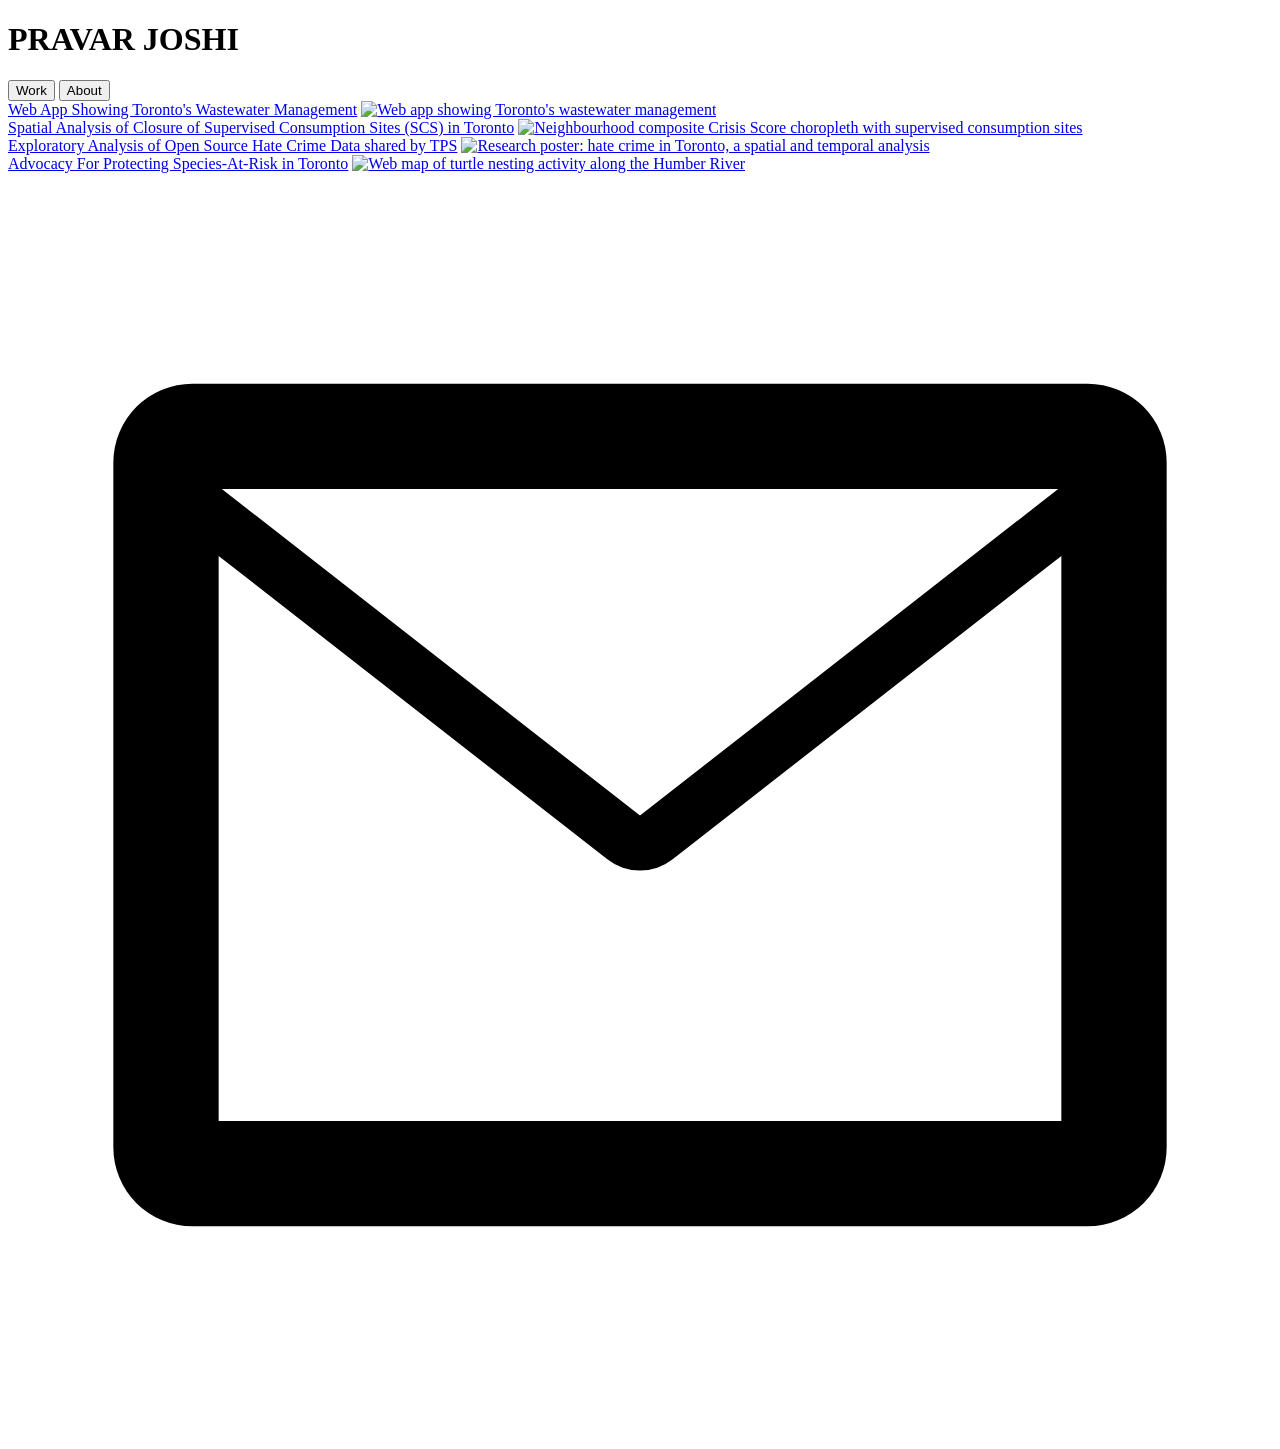
==== index.html @ 29325bac "Add files via upload" ====
<!DOCTYPE html>
<html lang="en">
<head>
<meta charset="utf-8">
<meta name="viewport" content="width=device-width, initial-scale=1">
<title>Pravar Joshi</title>
<meta name="description" content="Pravar Joshi, cartographer, data scientist, and developer.">
<link rel="stylesheet" href="assets/css/site.css">
</head>
<body>

  <div class="masthead">
    <h1>PRAVAR JOSHI</h1>
    <div class="toggle">
      <button id="btn-work" class="active" type="button">Work</button>
      <button id="btn-about" type="button">About</button>
    </div>
  </div>

  <div class="wrap">

    <section id="work">
      <div class="gallery">
        <article class="item">
          <a class="t" href="wastewater.html">Web App Showing Toronto's Wastewater Management</a>
          <a class="ph" href="wastewater.html">
            <img src="assets/img/portfolio/wastewater.jpg" alt="Web app showing Toronto's wastewater management">
          </a>
        </article>
        <article class="item">
          <a class="t" href="scs.html">Spatial Analysis of Closure of Supervised Consumption Sites (SCS) in Toronto</a>
          <a class="ph" href="scs.html">
            <img src="assets/img/portfolio/scs_slide12.jpg" alt="Neighbourhood composite Crisis Score choropleth with supervised consumption sites">
          </a>
        </article>
        <article class="item">
          <a class="t" href="hatecrime.html">Exploratory Analysis of Open Source Hate Crime Data shared by TPS</a>
          <a class="ph" href="hatecrime.html">
            <img src="assets/img/portfolio/hatecrime.jpg" alt="Research poster: hate crime in Toronto, a spatial and temporal analysis">
          </a>
        </article>
        <article class="item">
          <a class="t" href="turtle.html">Advocacy For Protecting Species-At-Risk in Toronto</a>
          <a class="ph" href="turtle.html">
            <img src="assets/img/portfolio/turtle.jpg" alt="Web map of turtle nesting activity along the Humber River">
          </a>
        </article>
      </div>
    </section>

    <section id="about" class="about" style="display:none">
      <p>Toronto-based cartographer, data scientist, and developer.</p>
      <div class="skills">
        <p><b>Mapping / GIS:</b> ESRI products (ArcGIS Online and Pro), QGIS, Turf.js, Mapbox GL JS</p>
        <p><b>Software:</b> HTML, CSS, JavaScript</p>
        <p><b>Data analysis:</b> Python (GeoPandas, Matplotlib), R, Excel</p>
      </div>
    </section>

  </div>

  <div class="social">
    <a href="mailto:pravar.joshi@torontomu.ca" aria-label="Email">
      <svg viewBox="0 0 24 24" aria-hidden="true"><path d="M2 5.5A1.5 1.5 0 0 1 3.5 4h17A1.5 1.5 0 0 1 22 5.5v13a1.5 1.5 0 0 1-1.5 1.5h-17A1.5 1.5 0 0 1 2 18.5v-13Zm2.06.5 7.94 6.2L19.94 6H4.06ZM20 7.27l-7.38 5.76a1 1 0 0 1-1.24 0L4 7.27V18h16V7.27Z"/></svg>
    </a>
  </div>

  <script>
    (function(){
      var work=document.getElementById('work'), about=document.getElementById('about');
      var bw=document.getElementById('btn-work'), ba=document.getElementById('btn-about');
      bw.addEventListener('click',function(){work.style.display='';about.style.display='none';bw.classList.add('active');ba.classList.remove('active');});
      ba.addEventListener('click',function(){about.style.display='';work.style.display='none';ba.classList.add('active');bw.classList.remove('active');});
    })();
  </script>

</body>
</html>
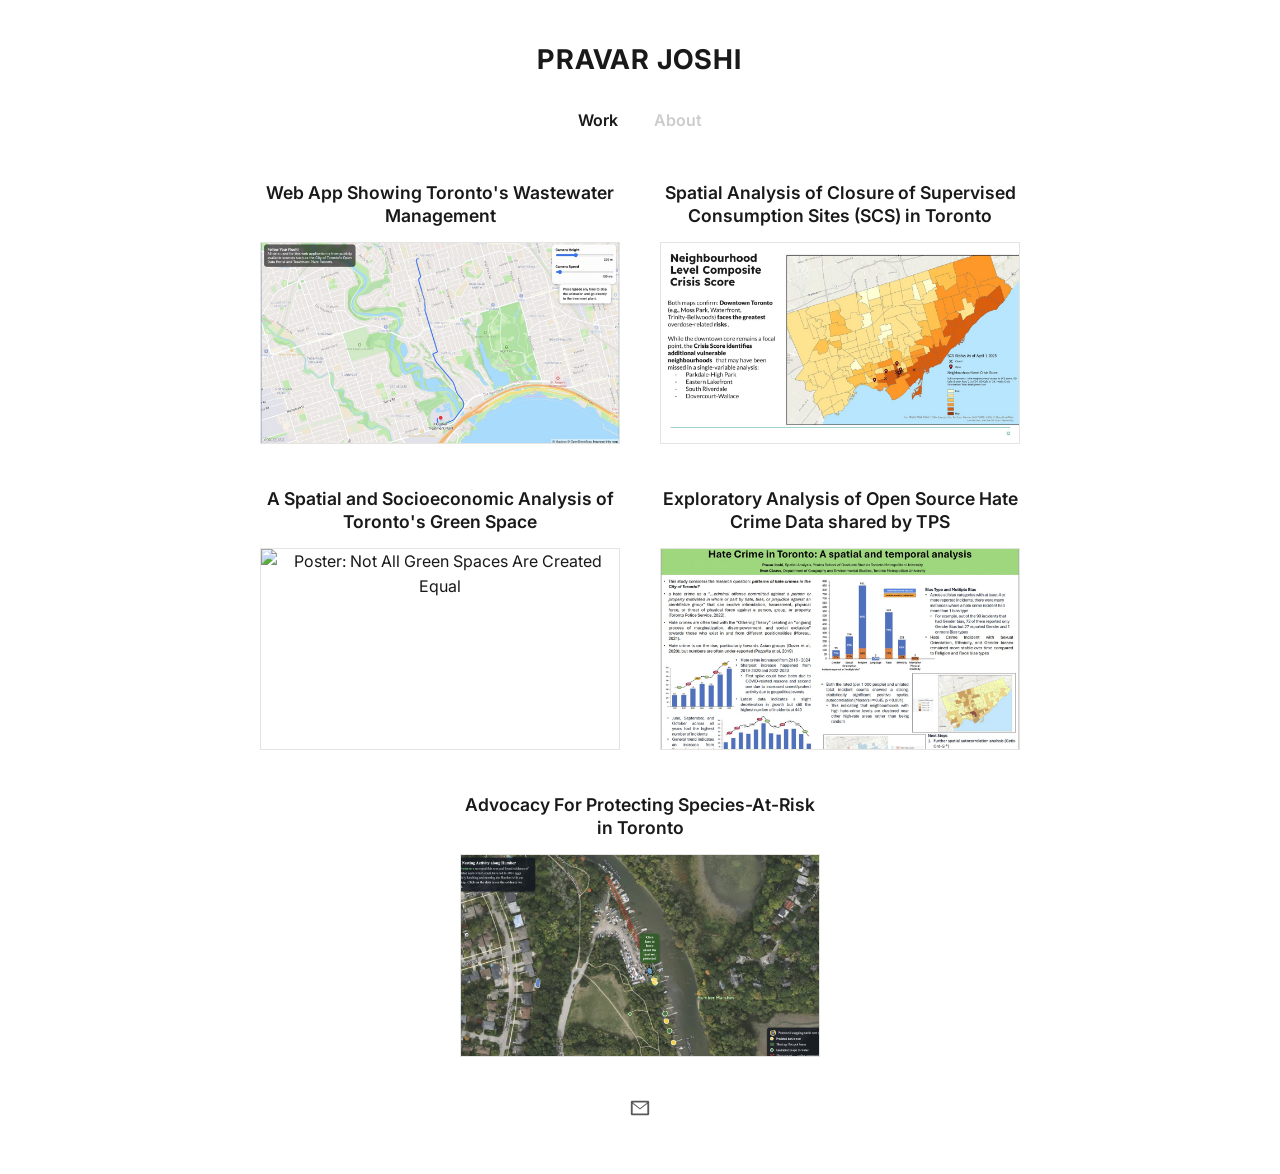
==== commit 89dfd15f: "Update index.html" ====
--- a/index.html
+++ b/index.html
@@ -31,6 +31,12 @@
           <a class="t" href="scs.html">Spatial Analysis of Closure of Supervised Consumption Sites (SCS) in Toronto</a>
           <a class="ph" href="scs.html">
             <img src="assets/img/portfolio/scs_slide12.jpg" alt="Neighbourhood composite Crisis Score choropleth with supervised consumption sites">
+          </a>
+        </article>
+        <article class="item">
+          <a class="t" href="greenspace.html">A Spatial and Socioeconomic Analysis of Toronto's Green Space</a>
+          <a class="ph" href="greenspace.html">
+            <img src="assets/img/portfolio/greenspace.jpg" alt="Poster: Not All Green Spaces Are Created Equal">
           </a>
         </article>
         <article class="item">
--- a/assets/css/site.css
+++ b/assets/css/site.css
@@ -0,0 +1,114 @@
+/* Pravar Joshi — portfolio (centered, minimal — modeled on jonathancritchley.ca) */
+@import url('https://fonts.googleapis.com/css2?family=Inter:wght@400;500;600;700&display=swap');
+
+:root{
+  --ink:#191919;
+  --gray:#cccccc;
+  --muted:#8a8a8a;
+  --border:#e6e4e1;
+  --accent:#b23a2f;
+}
+*{box-sizing:border-box}
+html,body{margin:0;padding:0}
+body{
+  font-family:"Inter",-apple-system,BlinkMacSystemFont,"Segoe UI",Roboto,Arial,sans-serif;
+  color:#2f2f2f; background:#fff; line-height:1.6;
+  -webkit-font-smoothing:antialiased; text-rendering:optimizeLegibility;
+}
+a{color:var(--ink); text-decoration:none}
+img{max-width:100%; height:auto; display:block}
+
+/* ---------- masthead ---------- */
+.masthead{text-align:center; padding:38px 20px 0}
+.masthead h1{font-size:1.7rem; font-weight:700; letter-spacing:.04em; margin:0; color:var(--ink)}
+.toggle{margin-top:1.4em}
+.toggle button{
+  font-family:inherit; font-weight:600; font-size:1rem; border:none; background:#fff;
+  color:var(--gray); margin:4px 16px; cursor:pointer; padding:2px 0; transition:color .15s;
+}
+.toggle button:hover{color:var(--muted)}
+.toggle button.active{color:var(--ink)}
+
+/* ---------- work gallery ---------- */
+.wrap{max-width:1100px; margin:0 auto; padding:14px 20px 0}
+.gallery{display:flex; flex-wrap:wrap; justify-content:center; gap:44px 40px; margin-top:32px}
+.item{width:360px; max-width:100%; text-align:center}
+.item .t{display:inline-block; font-size:1.1rem; font-weight:600; color:var(--ink); margin-bottom:14px; line-height:1.3}
+.item .t:hover{color:var(--muted)}
+.item .ph{display:block; overflow:hidden; border:1px solid var(--border); aspect-ratio:16/9}
+.item .ph img{width:100%; height:100%; object-fit:cover; display:block; transition:opacity .3s ease, transform .6s ease}
+.item .ph:hover img{opacity:.9; transform:scale(1.03)}
+
+/* ---------- about ---------- */
+.about{max-width:660px; margin:8px auto 0; text-align:center}
+.about p{margin:0 0 1em}
+.about .skills{font-size:.94rem; color:#555; margin-top:1.4em}
+.about .skills p{margin:.35em 0}
+.about .skills b{color:var(--ink); font-weight:600}
+
+/* ---------- social ---------- */
+.social{text-align:center; padding:40px 0 48px}
+.social a{display:inline-block; color:var(--ink); margin:0 12px; opacity:.72; transition:opacity .15s}
+.social a:hover{opacity:1}
+.social svg{width:22px; height:22px; fill:currentColor}
+
+/* ---------- detail pages ---------- */
+.detail-top{text-align:center; padding:30px 20px 0}
+.detail-top .home-name{font-size:1.05rem; font-weight:700; letter-spacing:.04em; color:var(--ink)}
+.detail-top .home-link{display:inline-block; font-size:.72rem; color:var(--muted); margin-top:8px; text-transform:uppercase; letter-spacing:.18em}
+.detail-top .home-link:hover{color:var(--ink)}
+
+.doc{max-width:860px; margin:0 auto; padding:26px 20px 0; text-align:center}
+.doc h1{font-size:2rem; font-weight:700; color:var(--ink); margin:.3em 0 .4em; letter-spacing:-0.01em}
+.doc .lead{font-size:1.06rem; color:#555; max-width:660px; margin:0 auto 1.2em; line-height:1.55}
+.doc .btns{margin:1.4em 0 0; display:flex; gap:12px; justify-content:center; flex-wrap:wrap}
+.doc .btn{
+  display:inline-block; border:1px solid var(--border); padding:.65em 1.3em; border-radius:4px;
+  font-size:.74rem; font-weight:600; text-transform:uppercase; letter-spacing:.1em; color:var(--ink);
+}
+.doc .btn:hover{border-color:var(--ink)}
+.doc .btn.primary{background:var(--ink); color:#fff; border-color:var(--ink)}
+.doc .btn.primary:hover{background:#000}
+
+/* section heading */
+.doc h2.section{
+  font-size:.82rem; text-transform:uppercase; letter-spacing:.16em; font-weight:600; color:var(--muted);
+  margin:2.8em 0 0; padding-bottom:.9em; border-bottom:1px solid var(--border);
+}
+
+/* key highlights panel */
+.panel{margin-top:1.4em; text-align:left}
+.hl{margin-top:2em}
+.hl:first-child{margin-top:1.4em}
+.hl .lbl{display:block; font-size:.72rem; text-transform:uppercase; letter-spacing:.1em; font-weight:600; color:var(--muted); margin-bottom:.7em}
+.hl img, .hl video{width:100%; display:block; border:1px solid var(--border); border-radius:4px; background:#fff}
+
+/* embedded deck */
+.deck{width:100%; height:640px; border:1px solid var(--border); border-radius:6px; margin-top:1.2em; background:#f7f6f4}
+.deck-link{display:inline-block; margin-top:1em; font-size:.74rem; text-transform:uppercase; letter-spacing:.1em; font-weight:600; color:var(--ink); border-bottom:1px solid var(--border); padding-bottom:2px}
+.deck-link:hover{border-color:var(--ink)}
+
+/* readable left-aligned insight prose */
+.doc .prose{max-width:680px; margin:1.1em auto 0; text-align:left; font-size:.96rem; color:#444; line-height:1.62}
+.doc .prose p{margin:0 0 .8em}
+.doc .prose b{color:var(--ink); font-weight:600}
+.doc .poster-link{display:inline-block; margin-top:.9em; font-size:.74rem; text-transform:uppercase; letter-spacing:.1em; font-weight:600; color:var(--ink); border-bottom:1px solid var(--border); padding-bottom:2px}
+.doc .poster-link:hover{border-color:var(--ink)}
+
+.doc .fine{font-size:.8rem; color:var(--muted); margin:2.4em auto 0; max-width:680px; line-height:1.55; text-align:left}
+.doc .fine a{color:var(--ink); border-bottom:1px solid var(--border)}
+
+/* inline award link in lead */
+.lead a{color:var(--ink); border-bottom:1px solid #cfcbc6}
+.lead a:hover{border-color:var(--ink)}
+
+/* ---------- responsive ---------- */
+@media (max-width:860px){
+  .doc h1{font-size:1.7rem}
+  .deck{height:500px}
+}
+@media (max-width:520px){
+  .item{width:100%}
+  .masthead h1{font-size:1.45rem}
+  .deck{height:420px}
+}
